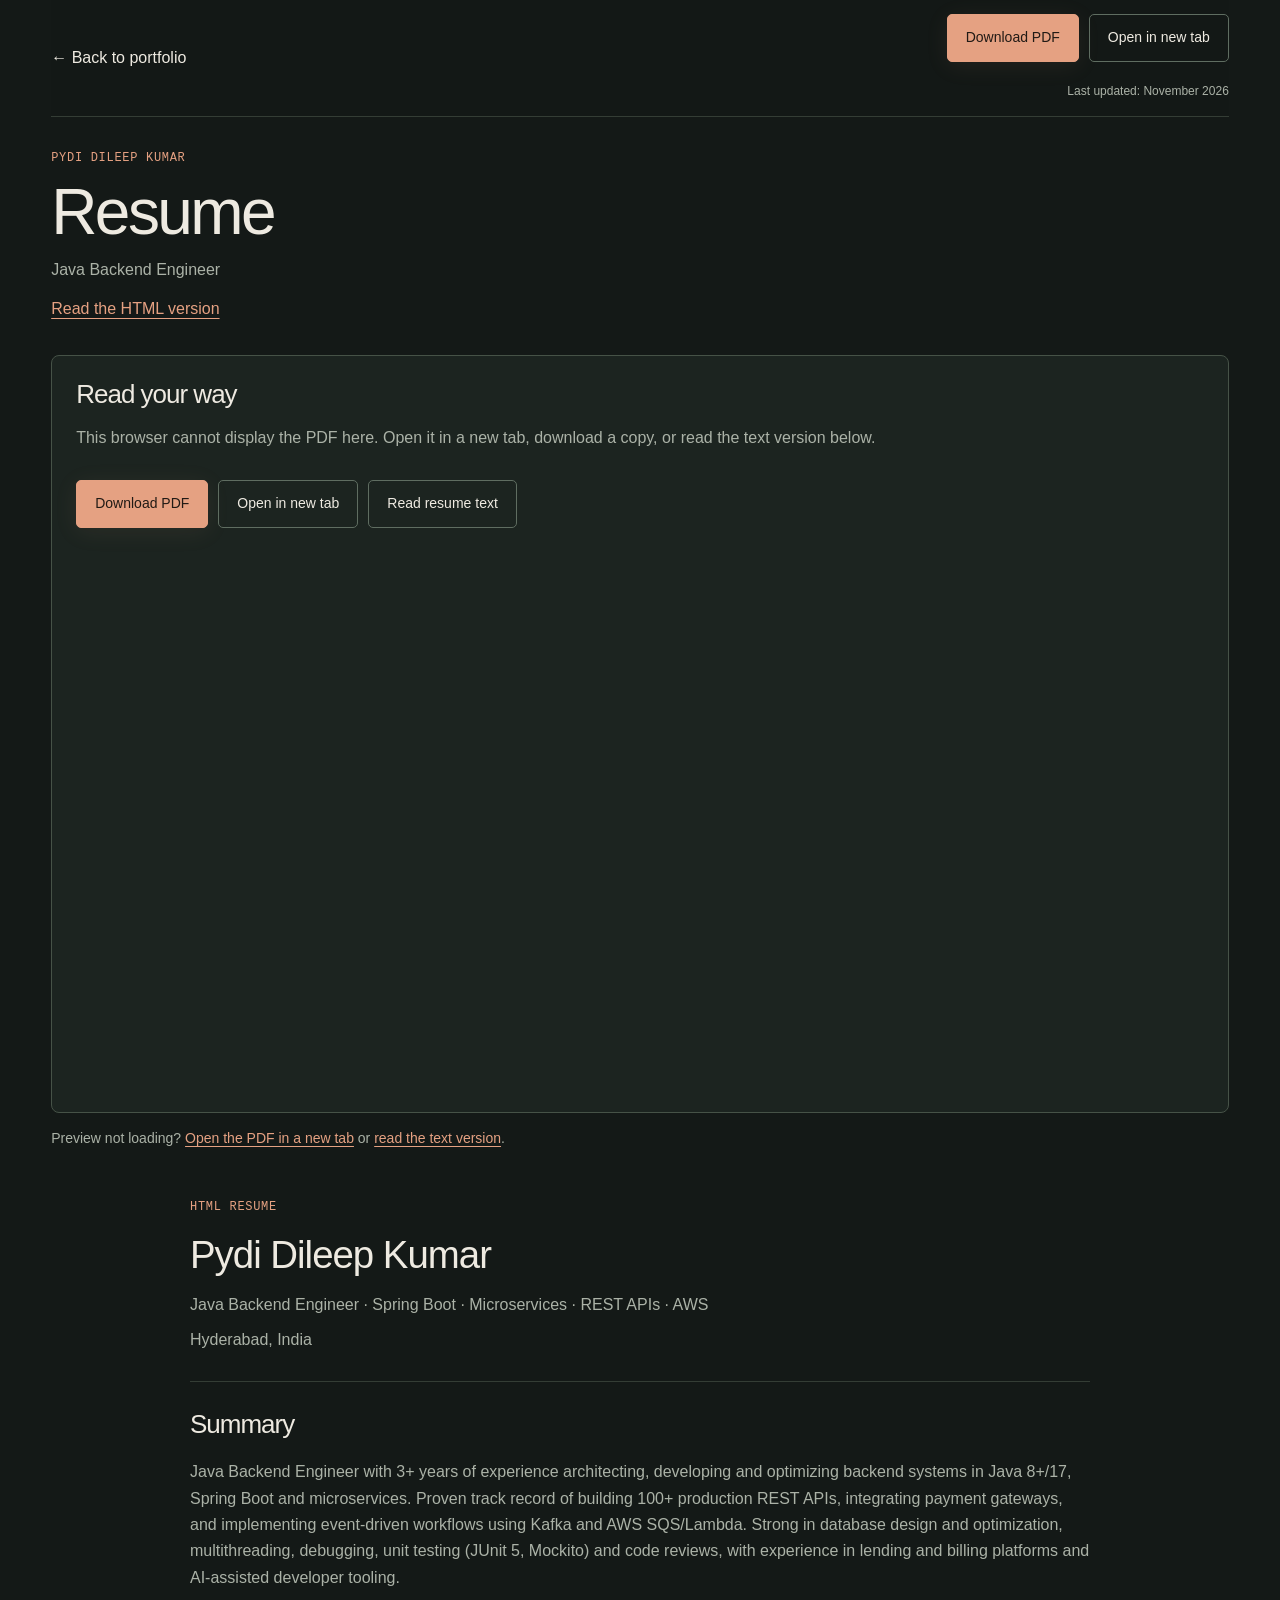
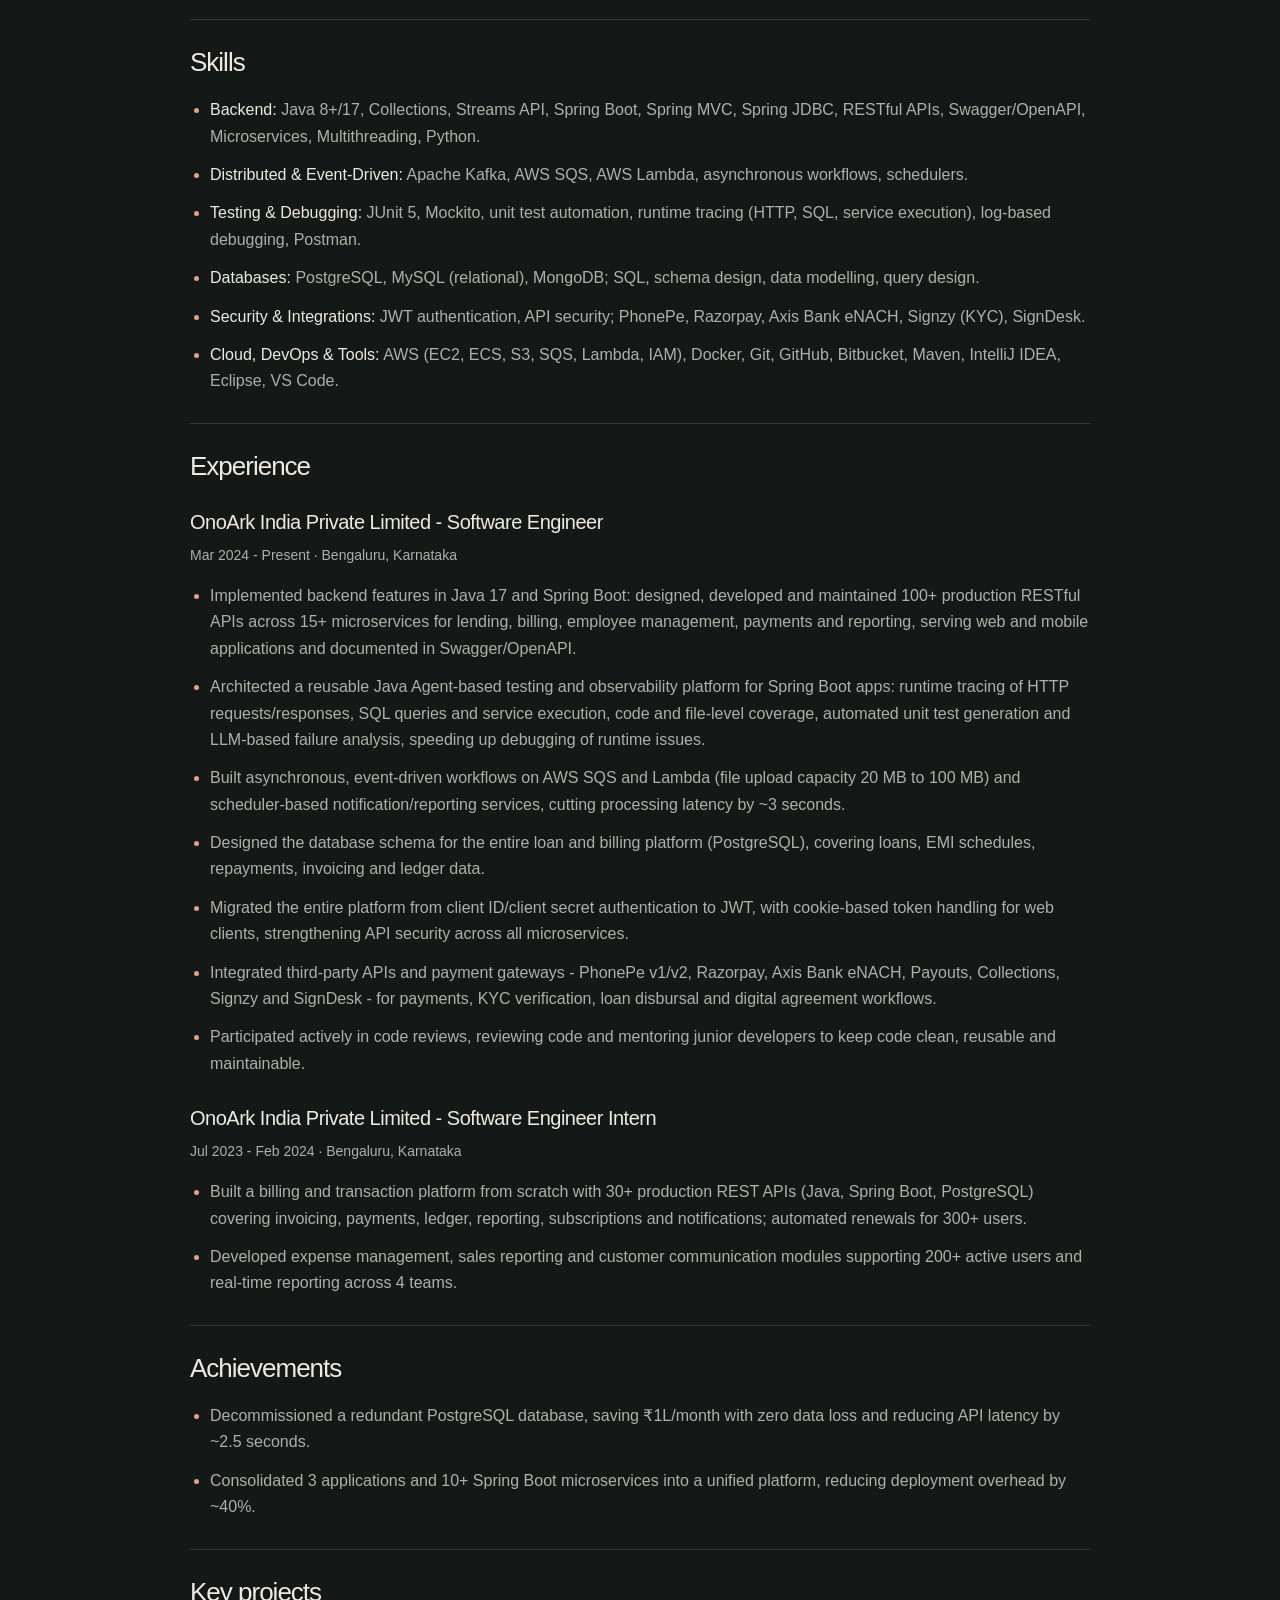
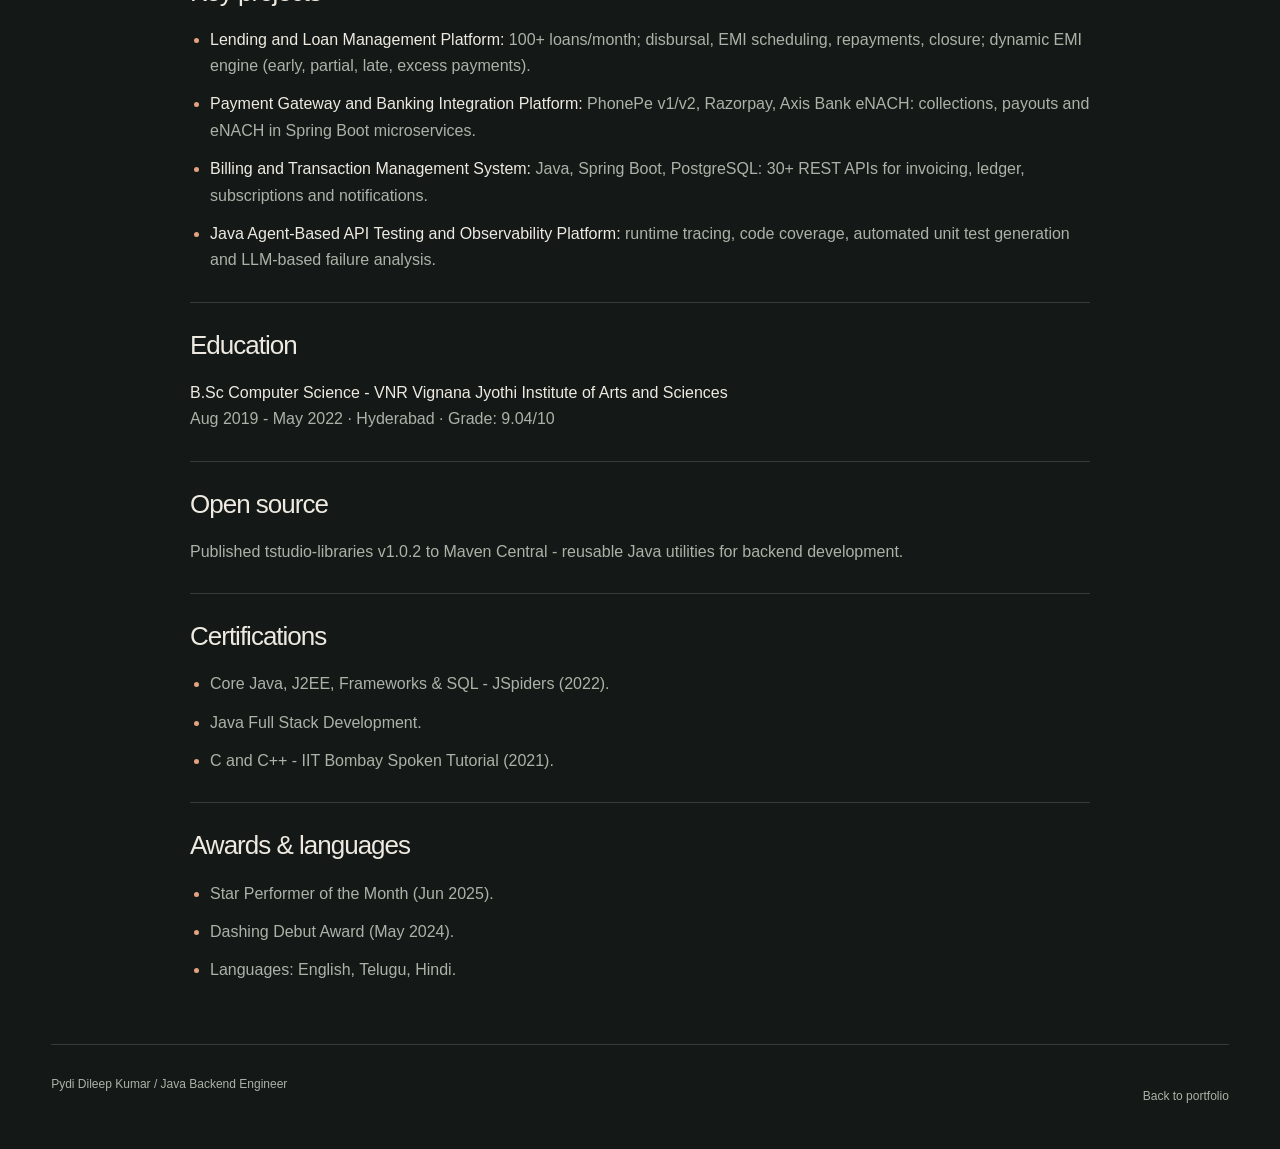
==== resume/index.html @ de2c850d "Add resume viewer with static HTML version and portfolio links" ====
<!DOCTYPE html>
<html lang="en">
  <head>
    <meta charset="UTF-8">
    <meta name="viewport" content="width=device-width, initial-scale=1">
    <title>Resume - Pydi Dileep Kumar | Java Backend Engineer</title>
    <meta name="description" content="Pydi Dileep Kumar's resume: 3+ years in Java, Spring Boot, microservices and AWS. View the PDF or read the accessible HTML version.">
    <meta name="theme-color" content="#141917">
    <link rel="canonical" href="https://dileepkumar-pydi.github.io/portfolio/resume/">
    <meta property="og:type" content="website">
    <meta property="og:title" content="Resume - Pydi Dileep Kumar | Java Backend Engineer">
    <meta property="og:description" content="Java Backend Engineer with 3+ years of experience. View, download or read the resume in HTML.">
    <meta property="og:url" content="./">
    <meta property="og:image" content="../assets/og-image.png">
    <meta property="og:image:alt" content="Pydi Dileep Kumar - Java Backend Engineer">
    <meta property="og:image:width" content="1200">
    <meta property="og:image:height" content="630">
    <meta name="twitter:card" content="summary_large_image">
    <meta name="twitter:title" content="Resume - Pydi Dileep Kumar | Java Backend Engineer">
    <meta name="twitter:description" content="View the PDF resume or read the accessible HTML version.">
    <meta name="twitter:image" content="../assets/og-image.png">
    <link rel="icon" href="../assets/favicon.svg" type="image/svg+xml">
    <link rel="stylesheet" href="../styles.css?v=5">
    <link rel="stylesheet" href="./resume.css">
  </head>
  <body class="resume-page">
    <a class="skip-link" href="#resume-text">Skip PDF viewer and read resume text</a>
    <div class="page">
      <header class="resume-toolbar">
        <a class="back-top" href="../">← Back to portfolio</a>
        <div class="resume-tools">
          <a class="button primary" href="../assets/Pydi_Dileep_Kumar_Resume.pdf" download>Download PDF</a>
          <a class="button" href="../assets/Pydi_Dileep_Kumar_Resume.pdf" target="_blank" rel="noopener">Open in new tab</a>
          <p class="last-updated">Last updated: <time datetime="2026-11">November 2026</time></p>
        </div>
      </header>
      <main>
        <div class="resume-intro">
          <p class="eyebrow">Pydi Dileep Kumar</p>
          <h1 class="resume-title">Resume</h1>
          <p>Java Backend Engineer</p>
          <a class="text-link" href="#resume-text">Read the HTML version</a>
        </div>
        <section class="resume-viewer" aria-label="PDF resume viewer">
          <object data="../assets/Pydi_Dileep_Kumar_Resume.pdf#view=FitH" type="application/pdf" title="Pydi Dileep Kumar's resume PDF" tabindex="0">
            <div class="pdf-fallback">
              <h2>Read your way</h2>
              <p>This browser cannot display the PDF here. Open it in a new tab, download a copy, or read the text version below.</p>
              <div class="actions">
                <a class="button primary" href="../assets/Pydi_Dileep_Kumar_Resume.pdf" download>Download PDF</a>
                <a class="button" href="../assets/Pydi_Dileep_Kumar_Resume.pdf" target="_blank" rel="noopener">Open in new tab</a>
                <a class="button" href="#resume-text">Read resume text</a>
              </div>
            </div>
          </object>
          <p class="viewer-help">Preview not loading? <a href="../assets/Pydi_Dileep_Kumar_Resume.pdf" target="_blank" rel="noopener">Open the PDF in a new tab</a> or <a href="#resume-text">read the text version</a>.</p>
        </section>
        <article class="resume-text" id="resume-text" tabindex="-1" aria-labelledby="text-heading">
          <header class="resume-text-heading">
            <p class="eyebrow">HTML resume</p>
            <h2 id="text-heading">Pydi Dileep Kumar</h2>
            <p>Java Backend Engineer · Spring Boot · Microservices · REST APIs · AWS</p>
            <p>Hyderabad, India</p>
          </header>
          <section aria-labelledby="summary-heading">
            <h2 id="summary-heading">Summary</h2>
            <p>Java Backend Engineer with 3+ years of experience architecting, developing and optimizing backend systems in Java 8+/17, Spring Boot and microservices. Proven track record of building 100+ production REST APIs, integrating payment gateways, and implementing event-driven workflows using Kafka and AWS SQS/Lambda. Strong in database design and optimization, multithreading, debugging, unit testing (JUnit 5, Mockito) and code reviews, with experience in lending and billing platforms and AI-assisted developer tooling.</p>
          </section>
          <section aria-labelledby="skills-heading">
            <h2 id="skills-heading">Skills</h2>
            <ul>
              <li><strong>Backend:</strong> Java 8+/17, Collections, Streams API, Spring Boot, Spring MVC, Spring JDBC, RESTful APIs, Swagger/OpenAPI, Microservices, Multithreading, Python.</li>
              <li><strong>Distributed &amp; Event-Driven:</strong> Apache Kafka, AWS SQS, AWS Lambda, asynchronous workflows, schedulers.</li>
              <li><strong>Testing &amp; Debugging:</strong> JUnit 5, Mockito, unit test automation, runtime tracing (HTTP, SQL, service execution), log-based debugging, Postman.</li>
              <li><strong>Databases:</strong> PostgreSQL, MySQL (relational), MongoDB; SQL, schema design, data modelling, query design.</li>
              <li><strong>Security &amp; Integrations:</strong> JWT authentication, API security; PhonePe, Razorpay, Axis Bank eNACH, Signzy (KYC), SignDesk.</li>
              <li><strong>Cloud, DevOps &amp; Tools:</strong> AWS (EC2, ECS, S3, SQS, Lambda, IAM), Docker, Git, GitHub, Bitbucket, Maven, IntelliJ IDEA, Eclipse, VS Code.</li>
            </ul>
          </section>
          <section aria-labelledby="experience-heading">
            <h2 id="experience-heading">Experience</h2>
            <h3>OnoArk India Private Limited - Software Engineer</h3>
            <p class="resume-dates"><time datetime="2024-03">Mar 2024</time> - Present · Bengaluru, Karnataka</p>
            <ul>
              <li>Implemented backend features in Java 17 and Spring Boot: designed, developed and maintained 100+ production RESTful APIs across 15+ microservices for lending, billing, employee management, payments and reporting, serving web and mobile applications and documented in Swagger/OpenAPI.</li>
              <li>Architected a reusable Java Agent-based testing and observability platform for Spring Boot apps: runtime tracing of HTTP requests/responses, SQL queries and service execution, code and file-level coverage, automated unit test generation and LLM-based failure analysis, speeding up debugging of runtime issues.</li>
              <li>Built asynchronous, event-driven workflows on AWS SQS and Lambda (file upload capacity 20 MB to 100 MB) and scheduler-based notification/reporting services, cutting processing latency by ~3 seconds.</li>
              <li>Designed the database schema for the entire loan and billing platform (PostgreSQL), covering loans, EMI schedules, repayments, invoicing and ledger data.</li>
              <li>Migrated the entire platform from client ID/client secret authentication to JWT, with cookie-based token handling for web clients, strengthening API security across all microservices.</li>
              <li>Integrated third-party APIs and payment gateways - PhonePe v1/v2, Razorpay, Axis Bank eNACH, Payouts, Collections, Signzy and SignDesk - for payments, KYC verification, loan disbursal and digital agreement workflows.</li>
              <li>Participated actively in code reviews, reviewing code and mentoring junior developers to keep code clean, reusable and maintainable.</li>
            </ul>
            <h3>OnoArk India Private Limited - Software Engineer Intern</h3>
            <p class="resume-dates"><time datetime="2023-07">Jul 2023</time> - <time datetime="2024-02">Feb 2024</time> · Bengaluru, Karnataka</p>
            <ul>
              <li>Built a billing and transaction platform from scratch with 30+ production REST APIs (Java, Spring Boot, PostgreSQL) covering invoicing, payments, ledger, reporting, subscriptions and notifications; automated renewals for 300+ users.</li>
              <li>Developed expense management, sales reporting and customer communication modules supporting 200+ active users and real-time reporting across 4 teams.</li>
            </ul>
          </section>
          <section aria-labelledby="achievements-heading">
            <h2 id="achievements-heading">Achievements</h2>
            <ul>
              <li>Decommissioned a redundant PostgreSQL database, saving ₹1L/month with zero data loss and reducing API latency by ~2.5 seconds.</li>
              <li>Consolidated 3 applications and 10+ Spring Boot microservices into a unified platform, reducing deployment overhead by ~40%.</li>
            </ul>
          </section>
          <section aria-labelledby="projects-heading">
            <h2 id="projects-heading">Key projects</h2>
            <ul>
              <li><strong>Lending and Loan Management Platform:</strong> 100+ loans/month; disbursal, EMI scheduling, repayments, closure; dynamic EMI engine (early, partial, late, excess payments).</li>
              <li><strong>Payment Gateway and Banking Integration Platform:</strong> PhonePe v1/v2, Razorpay, Axis Bank eNACH: collections, payouts and eNACH in Spring Boot microservices.</li>
              <li><strong>Billing and Transaction Management System:</strong> Java, Spring Boot, PostgreSQL: 30+ REST APIs for invoicing, ledger, subscriptions and notifications.</li>
              <li><strong>Java Agent-Based API Testing and Observability Platform:</strong> runtime tracing, code coverage, automated unit test generation and LLM-based failure analysis.</li>
            </ul>
          </section>
          <section aria-labelledby="education-heading">
            <h2 id="education-heading">Education</h2>
            <p><strong>B.Sc Computer Science - VNR Vignana Jyothi Institute of Arts and Sciences</strong></p>
            <p><time datetime="2019-08">Aug 2019</time> - <time datetime="2022-05">May 2022</time> · Hyderabad · Grade: 9.04/10</p>
          </section>
          <section aria-labelledby="open-source-heading">
            <h2 id="open-source-heading">Open source</h2>
            <p>Published tstudio-libraries v1.0.2 to Maven Central - reusable Java utilities for backend development.</p>
          </section>
          <section aria-labelledby="certifications-heading">
            <h2 id="certifications-heading">Certifications</h2>
            <ul><li>Core Java, J2EE, Frameworks &amp; SQL - JSpiders (2022).</li><li>Java Full Stack Development.</li><li>C and C++ - IIT Bombay Spoken Tutorial (2021).</li></ul>
          </section>
          <section aria-labelledby="awards-heading">
            <h2 id="awards-heading">Awards &amp; languages</h2>
            <ul><li>Star Performer of the Month (Jun 2025).</li><li>Dashing Debut Award (May 2024).</li><li>Languages: English, Telugu, Hindi.</li></ul>
          </section>
        </article>
      </main>
      <footer><span>Pydi Dileep Kumar / Java Backend Engineer</span><a class="back-top" href="../">Back to portfolio</a></footer>
    </div>
  </body>
</html>
---- styles.css ----
:root {
  --paper: #141917;
  --ink: #eeeae1;
  --muted: #abb2a7;
  --accent: #e5a182;
  --line: #343d35;
  --surface: #1c2420;
  --raised: #242e27;
  --connector: #465247;
  --accent-soft: #352920;
  --on-accent: #211a15;
  --mono: "SFMono-Regular", Consolas, "Liberation Mono", monospace;
  --header-height: 108px;
  --ease-out: cubic-bezier(.22, 1, .36, 1);
  color-scheme: dark;
}
* { box-sizing: border-box; }
html { scroll-behavior: smooth; scroll-padding-top: calc(var(--header-height) + 24px); }
body { margin: 0; background: var(--paper); color: var(--ink); font: 16px/1.65 "Helvetica Neue", Arial, sans-serif; -webkit-font-smoothing: antialiased; }
::selection { background: var(--accent); color: var(--paper); }
a { color: inherit; text-decoration: none; }
a:hover { color: var(--accent); }
:where(a, button, summary):focus-visible { outline: 2px solid var(--accent); outline-offset: 5px; }
button { font: inherit; cursor: pointer; }
[hidden] { display: none !important; }
p, h1, h2, h3 { margin: 0; }
h1, h2, h3 { font-weight: 500; line-height: 1.12; }
h2 { font-size: clamp(1.875rem, 3vw, 2.5rem); letter-spacing: -1px; }
h3 { font-size: 1.5rem; letter-spacing: -.5px; }
.page { width: 100%; padding-inline: 20px; }
.header { position: sticky; top: 0; z-index: 5; display: flex; flex-direction: column; align-items: flex-start; justify-content: center; gap: 8px; min-height: var(--header-height); border-bottom: 1px solid var(--line); background: #141917f5; backdrop-filter: blur(12px); }
.brand { display: inline-flex; align-items: baseline; font-size: 24px; font-weight: 700; letter-spacing: -1px; }
.brand::after { content: ""; width: 5px; height: 5px; margin-left: 6px; border-radius: 50%; background: var(--accent); }
nav { display: flex; justify-content: space-between; width: 100%; gap: 8px; color: var(--muted); font-size: 12px; }
nav a { display: inline-flex; align-items: center; min-height: 44px; position: relative; }
nav a[aria-current] { color: var(--accent); }
nav a::after { content: ""; position: absolute; inset: auto 0 3px; height: 2px; background: var(--accent); transform: scaleX(0); transform-origin: left; }
nav a[aria-current]::after { transform: scaleX(1); }
.hero { display: grid; gap: 48px; padding-block: 48px 64px; }
.hero > div:first-child { min-width: 0; }
.name { color: var(--ink); font-size: 17px; font-weight: 500; letter-spacing: .2px; }
.availability { display: inline-flex; align-items: center; gap: 8px; margin-top: 16px; padding: 5px 10px; border: 1px solid #5d6c5c; border-radius: 30px; color: #bcd3b1; font-size: 13px; }
.availability::before { content: ""; width: 6px; height: 6px; flex-shrink: 0; background: #bcd3b1; border-radius: 50%; }
h1 { max-width: 12ch; font-size: clamp(3.25rem, 7vw, 6.25rem); letter-spacing: -.055em; line-height: 1.01; margin-block: 28px; }
.hero-accent { color: var(--accent); font-family: Georgia, serif; font-weight: 400; font-style: italic; }
.intro { max-width: 570px; color: var(--muted); font-size: 17px; }
.location { margin-top: 14px; color: var(--muted); font-size: 14px; }
.actions, .contact-actions { display: flex; flex-wrap: wrap; gap: 10px; margin-top: 28px; }
.button { display: inline-flex; align-items: center; justify-content: center; gap: 8px; min-height: 48px; padding: 11px 18px; border: 1px solid #5f6d61; border-radius: 5px; background: transparent; color: var(--ink); font-size: 14px; font-weight: 500; }
.primary { background: var(--accent); border-color: var(--accent); color: var(--on-accent); box-shadow: 0 4px 24px #e5a18214; }
.primary:hover { background: #f0b699; color: var(--on-accent); }
.hero-stack { display: flex; flex-wrap: wrap; gap: 12px 18px; margin-top: 30px; color: var(--muted); font: 13px/1.6 var(--mono); }
.hero-stack > span, .project-stack > span, .skill-tags > span { display: inline-flex; align-items: center; gap: 7px; }
.tech-icon { object-fit: contain; flex-shrink: 0; }
.tech-icon[src$="mysql.svg"] { filter: brightness(1.8); }
/* The glow is a painted gradient, with no image download or blur filter. */
.topology { position: relative; isolation: isolate; align-self: center; width: 100%; max-width: 510px; margin-inline: auto; padding: 24px 16px; border: 1px solid #465247; border-radius: 10px; background: radial-gradient(ellipse at 50% 35%, #e5a18212, transparent 70%), linear-gradient(#abb2a707 1px, transparent 1px), linear-gradient(90deg, #abb2a707 1px, transparent 1px), var(--surface); background-size: auto, 28px 28px, 28px 28px; box-shadow: 0 20px 70px #0003; }
.topology::before { content: ""; position: absolute; inset: -16px; z-index: -1; pointer-events: none; background: radial-gradient(ellipse, #e5a18216, #a6c49d08 50%, transparent 72%); }
.topology-label { display: flex; justify-content: space-between; gap: 8px; color: var(--muted); font: 10px/1.5 var(--mono); text-transform: uppercase; letter-spacing: .3px; }
.diagram-status { color: var(--accent); }
.diagram { position: relative; padding-top: 30px; margin-top: 22px; }
.diagram::before { content: ""; position: absolute; height: 30px; width: 1px; background: var(--connector); top: 0; left: 50%; }
.node { position: relative; border: 1px solid var(--connector); border-radius: 5px; text-align: center; padding: 12px 4px; font-size: 11px; line-height: 1.4; background: var(--raised); }
.node small { display: block; font: 10px/1.6 var(--mono); color: var(--muted); }
.node-icon { display: block; width: 22px; height: 22px; margin: 0 auto 7px; object-fit: contain; color: var(--accent); }
.request, .service { width: 112px; margin: 0 auto 26px; }
.request::after, .service::after { content: ""; position: absolute; width: 1px; height: 26px; background: var(--connector); top: 100%; left: 50%; }
.service { border-color: #a9785d; background: var(--accent-soft); margin-bottom: 48px; }
.service::after { height: 38px; }
.branches { display: grid; grid-template-columns: repeat(3, minmax(0, 1fr)); gap: 8px; position: relative; }
.branches::before { content: ""; position: absolute; left: 16%; right: 16%; height: 1px; top: -10px; background: var(--connector); }
.branches .node::before { content: ""; position: absolute; width: 1px; height: 10px; top: -11px; left: 50%; background: var(--connector); }
.diagram-caption { text-align: center; color: var(--muted); font: 10px/1.6 var(--mono); margin-top: 24px; }
.node.is-active { border-color: var(--accent); box-shadow: 0 0 0 3px #e5a18214; }
.signal { position: absolute; width: 4px; height: 4px; border-radius: 50%; background: var(--accent); pointer-events: none; opacity: 0; }
.eyebrow { color: var(--accent); font: 12px/1.6 var(--mono); letter-spacing: .7px; text-transform: uppercase; }
.impact { padding-block: 32px 40px; border-block: 1px solid var(--line); }
.stats { display: grid; grid-template-columns: repeat(2, minmax(0, 1fr)); gap: 12px; margin-top: 24px; }
.stat { min-width: 0; padding: 16px 12px; border: 1px solid var(--line); border-radius: 7px; background: linear-gradient(145deg, #ffffff03, transparent), var(--surface); }
.stat-icon { display: block; width: 21px; height: 21px; color: var(--accent); margin-bottom: 24px; }
.stat-value { font-size: clamp(1.5rem, 5.8vw, 2.75rem); line-height: 1.1; letter-spacing: -.055em; white-space: nowrap; font-variant-numeric: tabular-nums; }
.stat h3 { margin-top: 14px; font-size: 14px; line-height: 1.4; letter-spacing: 0; }
.stat-note { margin-top: 12px; color: var(--muted); font-size: 12px; line-height: 1.6; }
.section { display: grid; gap: 28px; padding-block: 56px; border-bottom: 1px solid var(--line); }
.section-heading .eyebrow { margin-bottom: 14px; }
.section-intro { max-width: 750px; margin-bottom: 26px; }
.section-intro h3 { font-size: 21px; margin-bottom: 12px; }
.section-intro p, .ownership, .about-copy { color: var(--muted); }
.personal-work { margin-top: 40px; }
.project { display: grid; gap: 24px; padding: 24px 20px; margin-top: 16px; border: 1px solid var(--line); border-radius: 9px; background: linear-gradient(130deg, #ffffff03, transparent 65%), var(--surface); }
.project .eyebrow { margin-bottom: 14px; }
.project h3 { font-size: 25px; line-height: 1.15; text-wrap: balance; }
.ownership { margin-top: 16px; font-size: 12px; line-height: 1.65; }
.project .contribution { font-size: 17px; line-height: 1.6; }
.project-stack, .skill-tags { display: flex; flex-wrap: wrap; gap: 8px; }
.project-stack { margin-top: 20px; }
.project-stack > span { padding: 4px 8px; border: 1px solid var(--connector); border-radius: 4px; color: var(--muted); font: 12px/1.6 var(--mono); }
.project-stack .tech-icon { width: 15px; height: 15px; }
.case-details { margin-top: 22px; border-top: 1px solid var(--line); }
summary { min-height: 48px; padding-block: 14px; color: var(--accent); cursor: pointer; font-size: 14px; }
summary::marker { color: var(--accent); }
.case-details[open] summary { border-bottom: 1px solid var(--line); margin-bottom: 20px; }
.case-study dl, .background { margin: 0; }
.case-study dt, .background dt { color: var(--accent); font-size: 13px; font-weight: 500; margin-top: 18px; }
.case-study dd, .background dd { margin: 6px 0 0; color: var(--muted); }
.architecture { margin: 24px 0 0; }
.architecture svg { display: block; width: 100%; height: auto; }
.architecture rect { fill: var(--paper); stroke: var(--connector); }
.architecture path { stroke: var(--accent); fill: none; }
.architecture text { fill: var(--ink); text-anchor: middle; font: 13px Arial, sans-serif; }
.architecture figcaption { font-size: 12px; color: var(--muted); margin-top: 8px; }
.text-link { display: inline-flex; align-items: center; min-height: 44px; margin-top: 16px; color: var(--accent); text-decoration: underline; text-underline-offset: 4px; }
.version { font: 14px var(--mono); color: var(--muted); white-space: nowrap; }
.project:focus-within { border-color: #a9785d; }
.timeline { position: relative; padding-left: 24px; }
.timeline::before { content: ""; position: absolute; left: 3px; top: 10px; bottom: 12px; width: 1px; background: linear-gradient(var(--accent), var(--connector)); }
.job { position: relative; padding-bottom: 36px; }
.job:last-child { padding-bottom: 0; }
.job::before { content: ""; position: absolute; width: 7px; height: 7px; top: 9px; left: -24px; border-radius: 50%; background: var(--accent); box-shadow: 0 0 0 5px var(--paper); }
.job-heading { display: flex; flex-direction: column; gap: 8px; }
.stack { color: var(--accent); font: 13px/1.6 var(--mono); }
.job > p { color: var(--muted); margin-top: 10px; }
.job ul { padding-left: 18px; margin: 20px 0 0; color: var(--muted); }
.job li { margin-top: 10px; }
.job li::marker { color: var(--accent); }
.toolkit { display: grid; gap: 16px; }
.toolkit > div { min-width: 0; padding: 22px; border: 1px solid var(--line); border-radius: 7px; }
.toolkit .eyebrow { margin-bottom: 18px; }
.skill-tags > span { min-height: 34px; padding: 5px 9px; border: 1px solid var(--line); border-radius: 4px; background: var(--surface); font-size: 14px; overflow-wrap: anywhere; }
#about { margin-top: 24px; padding: 32px 20px; border: 1px solid var(--line); border-radius: 9px; background: radial-gradient(ellipse at top right, #e5a1820a, transparent 65%), var(--surface); }
.about-title { font-size: clamp(1.875rem, 3vw, 2.5rem); line-height: 1.15; max-width: 620px; margin-bottom: 20px; }
.background { margin-top: 24px; }
#contact { margin-top: 36px; padding-top: 30px; border-top: 1px solid var(--line); }
#contact > .eyebrow { margin-bottom: 16px; }
#contact > h3 { font-size: 26px; }
.contact-intro { margin-top: 14px; color: var(--muted); }
.contact-availability { margin-top: 10px; color: var(--muted); font-size: 14px; }
.contact-actions { margin-top: 22px; }
.copy-email { background: var(--raised); }
.email-address { display: inline-block; margin-top: 20px; font-size: 14px; overflow-wrap: anywhere; }
.copy-status { min-height: 24px; margin-top: 4px; color: var(--accent); font-size: 13px; }
footer { display: flex; flex-wrap: wrap; gap: 16px; justify-content: space-between; padding-block: 30px; color: var(--muted); font-size: 12px; }
.footer-note { font: 12px/1.6 var(--mono); }
.back-top { display: inline-flex; align-items: center; min-height: 44px; }
.skip-link { position: fixed; left: 20px; top: -100px; padding: 10px; background: var(--paper); z-index: 20; }
.skip-link:focus { top: 10px; }
.sr-only { position: absolute; width: 1px; height: 1px; padding: 0; margin: -1px; overflow: hidden; clip-path: inset(50%); white-space: nowrap; border: 0; }
/* Content is visible by default. JS only adds reveal states below the fold. */
.motion-enabled .reveal-pending { opacity: 0; transform: translateY(12px); }
.motion-enabled .is-visible { opacity: 1; }
.motion-enabled .reveal-pending:focus-within { opacity: 1; transform: none; }
body::before { content: ""; position: fixed; inset: 0 0 auto; height: 2px; background: var(--accent); transform: scaleX(var(--scroll-progress, 0)); transform-origin: left; z-index: 10; pointer-events: none; }
@media (min-width: 600px) {
  .page { padding-inline: 32px; }
  .toolkit { grid-template-columns: repeat(2, minmax(0, 1fr)); }
  .stat { padding: 22px; }
  .stat-value { font-size: 42px; }
  .project { padding: 28px; }
  .job-heading { flex-direction: row; justify-content: space-between; }
  .job-heading .stack { white-space: nowrap; }
  #about { padding: 36px; }
}
@media (min-width: 900px) {
  :root { --header-height: 84px; }
  .page { padding-inline: clamp(36px, 4vw, 80px); }
  .header { flex-direction: row; align-items: center; justify-content: space-between; }
  nav { width: auto; gap: 28px; font-size: 14px; }
  .hero { grid-template-columns: minmax(0, 1.4fr) minmax(0, 1fr); align-items: center; gap: 48px; padding-block: 72px; min-height: calc(100svh - var(--header-height)); }
  .hero-stack { font-size: 14px; }
  .topology { padding: 28px 20px; }
  .stats { grid-template-columns: repeat(4, minmax(0, 1fr)); gap: 16px; }
  .stat { padding: 24px 18px; }
  .stat-value { font-size: clamp(28px, 3vw, 46px); }
  .section { grid-template-columns: 190px minmax(0, 1fr); gap: 40px; padding-block: 72px; }
  .project { grid-template-columns: minmax(0, 1fr) minmax(0, 1.4fr); gap: 30px; }
  #about { padding: 44px 32px; }
}
@media (prefers-reduced-motion: no-preference) {
  .button, .project, nav a::after, .node { transition: transform 180ms var(--ease-out), background-color 180ms, border-color 180ms, box-shadow 180ms; }
  .motion-enabled :is(.stat, .section-heading, .project, .job, .toolkit > div, .about-copy, footer) { transition: opacity 220ms var(--ease-out), transform 220ms var(--ease-out), border-color 180ms, box-shadow 180ms; }
  .project:focus-within { transform: translateY(-3px); box-shadow: 0 12px 30px #0002; }
}
@media (hover: hover) and (prefers-reduced-motion: no-preference) {
  .button:hover { transform: translateY(-2px); }
  nav a:hover::after { transform: scaleX(1); }
  .project:hover { transform: translateY(-3px); border-color: #7b6654; box-shadow: 0 12px 30px #0002; }
  .skill-tags > span:hover { border-color: var(--connector); }
}
@media (prefers-reduced-motion: reduce) {
  html { scroll-behavior: auto; }
  *, *::before, *::after { animation: none !important; transition: none !important; }
  .motion-enabled .reveal-pending { opacity: 1; transform: none; }
  .signal { display: none; }
}

/* Resume entry points share the portfolio's button styles. */
.last-updated { color: var(--muted); font-size: 12px; margin-top: 10px; }
.resume-actions .last-updated { flex-basis: 100%; margin-top: 0; }
.resume-download-button { border-color: var(--line); }
@media (max-width: 599px) {
  .header nav { flex-wrap: wrap; justify-content: flex-start; column-gap: 20px; row-gap: 0; }
  .header { min-height: 144px; }
  html { scroll-padding-top: 168px; }
}
---- resume/resume.css ----
/* The palette, fonts, buttons and focus rings come from ../styles.css. */
html { scroll-padding-top: 188px; }
.resume-page { --resume-toolbar-height: 172px; }
.resume-toolbar { position: sticky; top: 0; z-index: 5; display: flex; flex-direction: column; align-items: flex-start; gap: 10px; padding-block: 14px; border-bottom: 1px solid var(--line); background: #141917fa; }
.resume-tools { display: flex; flex-wrap: wrap; gap: 10px; }
.last-updated { width: 100%; color: var(--muted); font-size: 12px; }
.resume-intro { padding-block: 32px 24px; }
.resume-title { font-size: clamp(2.5rem, 6vw, 4rem); margin-block: 12px; letter-spacing: -.04em; }
.resume-intro > p:not(.eyebrow) { color: var(--muted); }
.resume-intro .text-link { margin-top: 4px; }
.resume-viewer object { display: block; width: 100%; height: 70svh; min-height: 480px; border: 1px solid var(--connector); border-radius: 8px; background: var(--surface); }
.resume-viewer object:focus-visible { outline: 2px solid var(--accent); outline-offset: 4px; }
.pdf-fallback { padding: 24px; }
.pdf-fallback p { margin-top: 16px; color: var(--muted); }
.pdf-fallback h2 { font-size: 26px; }
.viewer-help { margin-top: 14px; color: var(--muted); font-size: 14px; }
.viewer-help a { color: var(--accent); text-decoration: underline; text-underline-offset: 3px; }
.resume-text { max-width: 900px; margin: 48px auto 0; }
.resume-text-heading { padding-bottom: 28px; }
.resume-text-heading h2 { margin-block: 16px; }
.resume-text-heading p:not(.eyebrow) { color: var(--muted); margin-top: 8px; }
.resume-text section { padding-block: 28px; border-top: 1px solid var(--line); }
.resume-text section h2 { margin-bottom: 20px; font-size: 26px; }
.resume-text section h3 { margin-top: 28px; font-size: 20px; line-height: 1.35; }
.resume-text section p, .resume-text li { color: var(--muted); }
.resume-text strong { color: var(--ink); font-weight: 500; }
.resume-text ul { padding-left: 20px; margin-block: 16px 0; }
.resume-text li { margin-top: 12px; }
.resume-text li::marker { color: var(--accent); }
.resume-dates { margin-top: 8px; font-size: 14px; }
.resume-page footer { margin-top: 32px; border-top: 1px solid var(--line); }
@media (min-width: 600px) {
  html { scroll-padding-top: 132px; }
  .resume-page { --resume-toolbar-height: 110px; }
  .resume-toolbar { flex-direction: row; justify-content: space-between; align-items: center; }
  .resume-tools { justify-content: flex-end; }
  .last-updated { text-align: right; }
  .resume-viewer object { height: calc(100svh - var(--resume-toolbar-height) - 32px); min-height: 560px; }
}
@media print {
  .resume-toolbar, .resume-intro, .resume-viewer, .skip-link, footer { display: none; }
  .resume-text { margin: 0; max-width: none; }
  .resume-page { background: white; color: black; }
  .resume-text :is(p, li, strong, .eyebrow) { color: black; }
  .resume-text section { break-inside: avoid; }
}
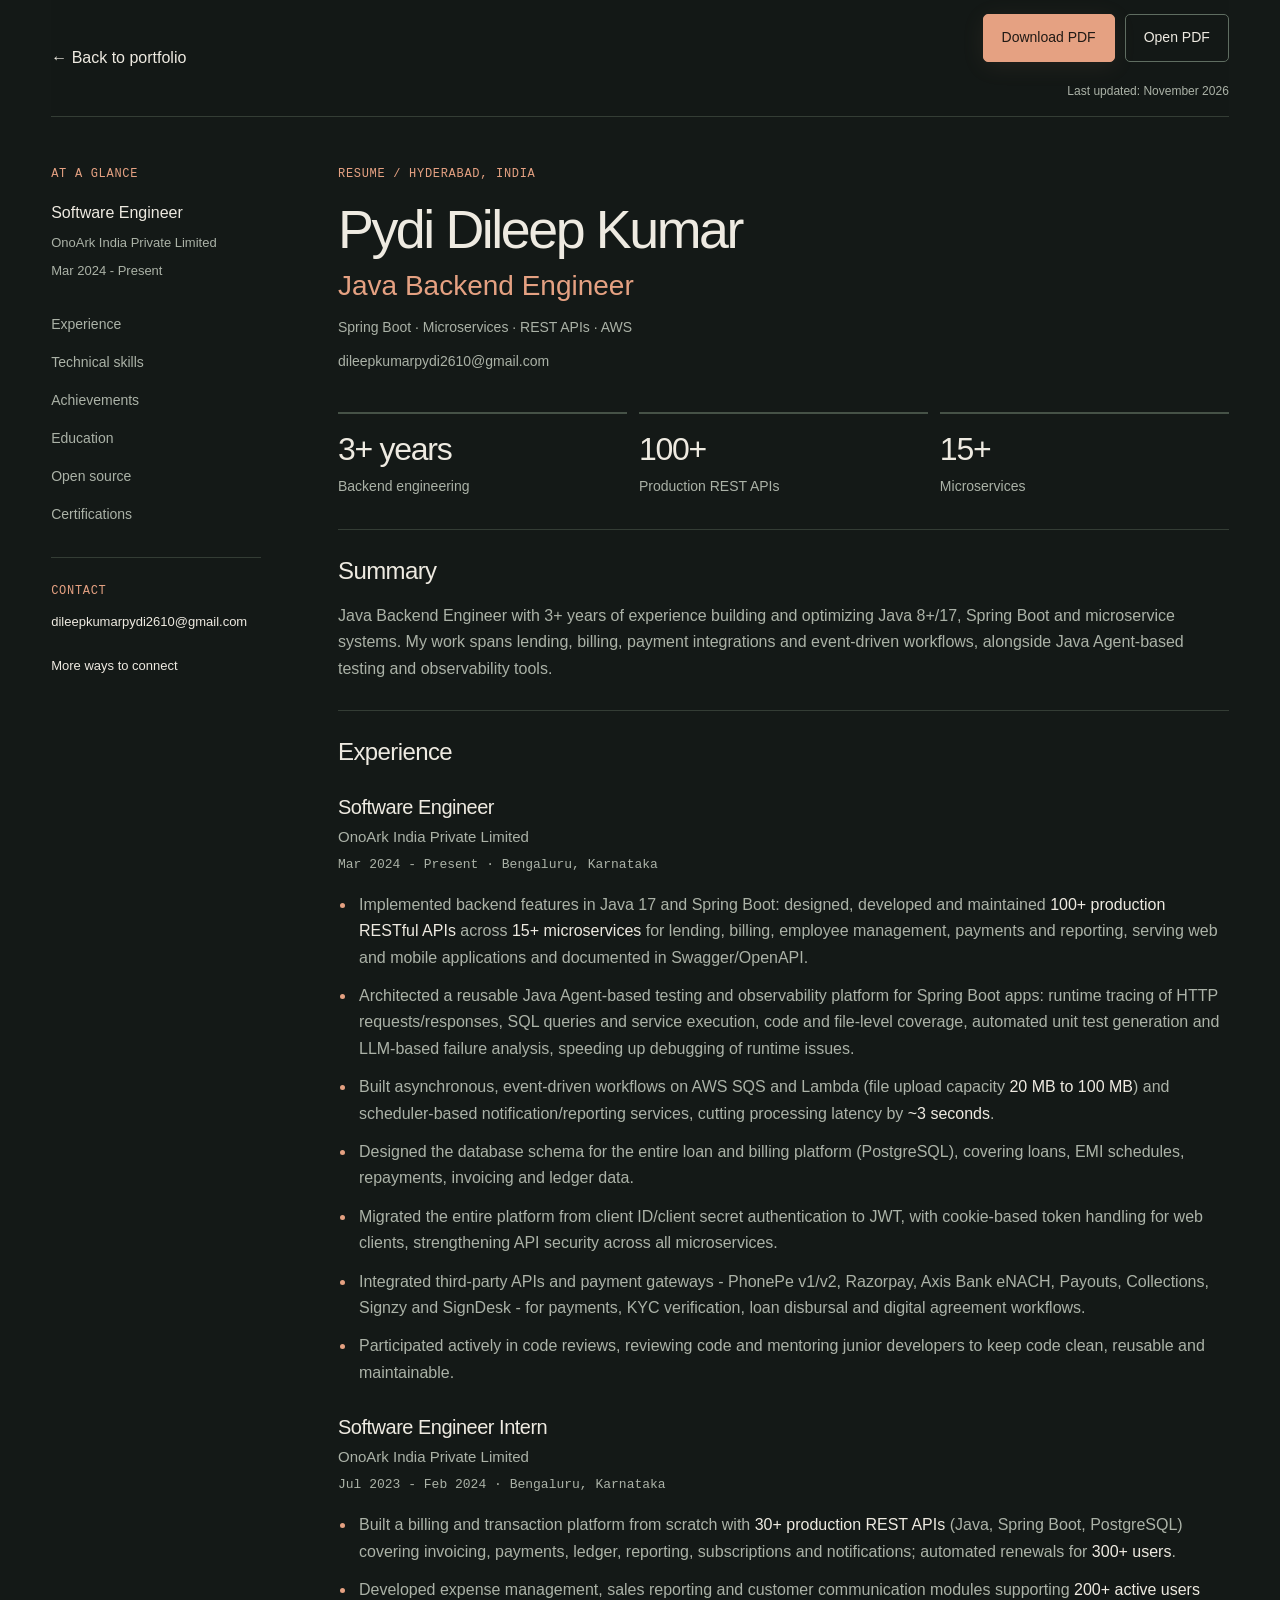
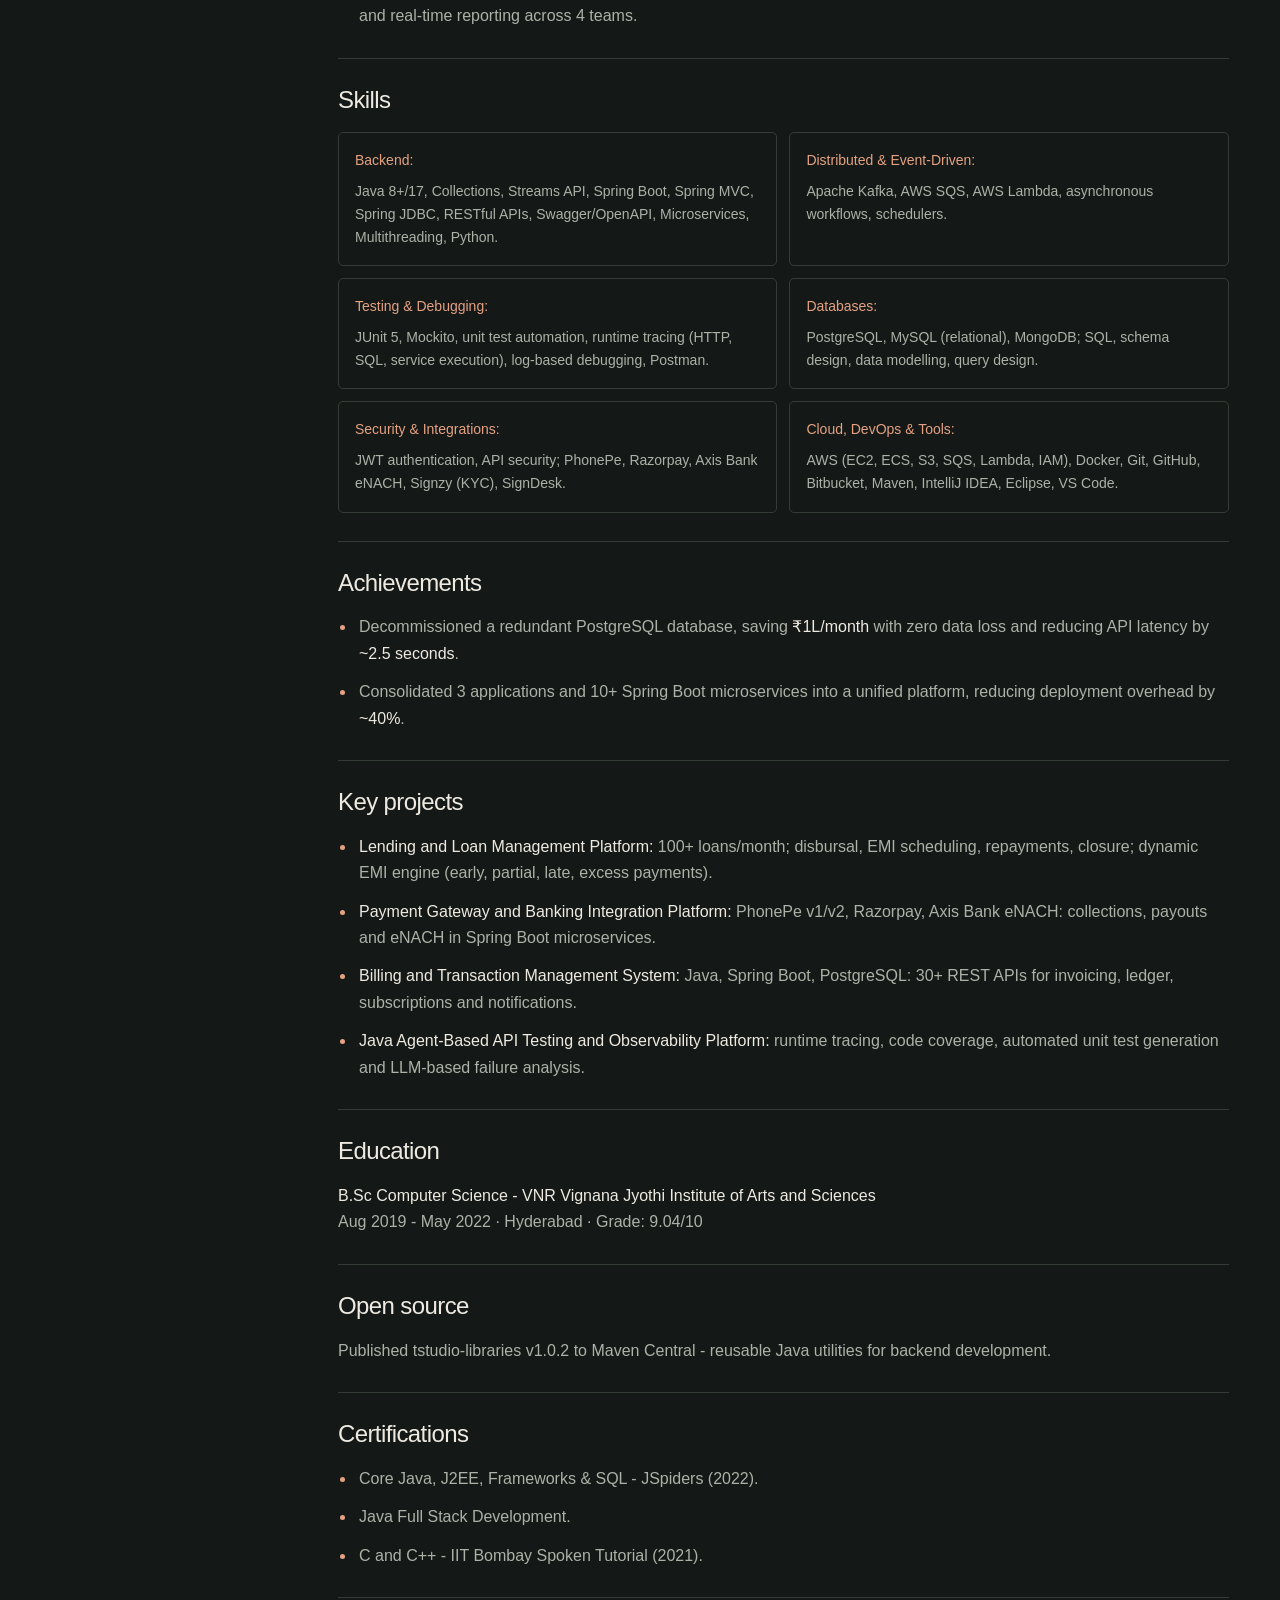
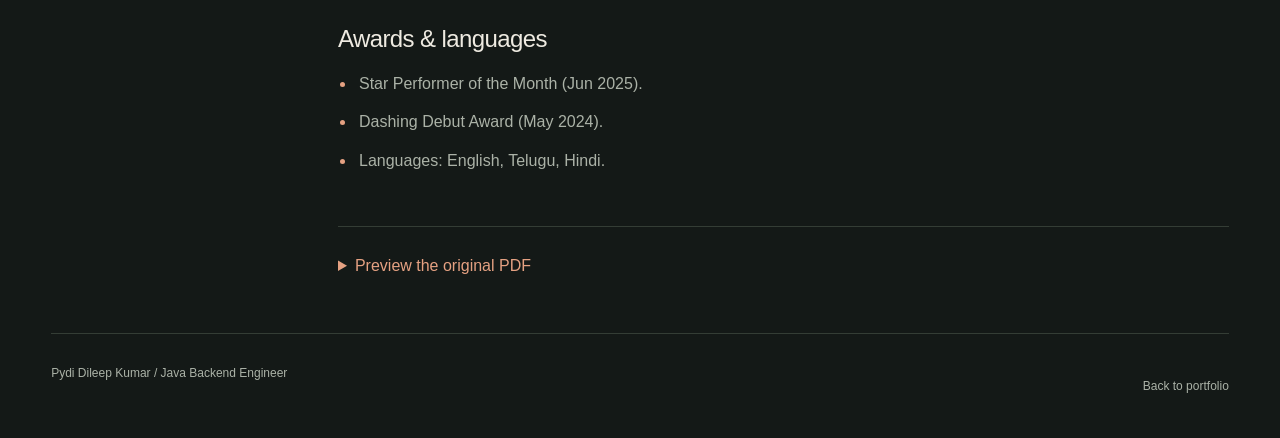
==== commit d64d1e6d: "Make resume open with scannable career details and optional PDF preview" ====
--- a/resume/index.html
+++ b/resume/index.html
@@ -4,12 +4,12 @@
     <meta charset="UTF-8">
     <meta name="viewport" content="width=device-width, initial-scale=1">
     <title>Resume - Pydi Dileep Kumar | Java Backend Engineer</title>
-    <meta name="description" content="Pydi Dileep Kumar's resume: 3+ years in Java, Spring Boot, microservices and AWS. View the PDF or read the accessible HTML version.">
+    <meta name="description" content="Pydi Dileep Kumar's resume: 3+ years in Java, Spring Boot, microservices and AWS. Read experience, skills and achievements, or download the PDF.">
     <meta name="theme-color" content="#141917">
     <link rel="canonical" href="https://dileepkumar-pydi.github.io/portfolio/resume/">
     <meta property="og:type" content="website">
     <meta property="og:title" content="Resume - Pydi Dileep Kumar | Java Backend Engineer">
-    <meta property="og:description" content="Java Backend Engineer with 3+ years of experience. View, download or read the resume in HTML.">
+    <meta property="og:description" content="Java Backend Engineer with 3+ years of experience. Read experience, skills and achievements, or download the PDF.">
     <meta property="og:url" content="./">
     <meta property="og:image" content="../assets/og-image.png">
     <meta property="og:image:alt" content="Pydi Dileep Kumar - Java Backend Engineer">
@@ -17,54 +17,80 @@
     <meta property="og:image:height" content="630">
     <meta name="twitter:card" content="summary_large_image">
     <meta name="twitter:title" content="Resume - Pydi Dileep Kumar | Java Backend Engineer">
-    <meta name="twitter:description" content="View the PDF resume or read the accessible HTML version.">
+    <meta name="twitter:description" content="Read the resume online or download the PDF.">
     <meta name="twitter:image" content="../assets/og-image.png">
     <link rel="icon" href="../assets/favicon.svg" type="image/svg+xml">
     <link rel="stylesheet" href="../styles.css?v=5">
-    <link rel="stylesheet" href="./resume.css">
+    <link rel="stylesheet" href="./resume.css?v=2">
   </head>
   <body class="resume-page">
-    <a class="skip-link" href="#resume-text">Skip PDF viewer and read resume text</a>
+    <a class="skip-link" href="#resume-text">Skip to resume</a>
     <div class="page">
       <header class="resume-toolbar">
         <a class="back-top" href="../">← Back to portfolio</a>
         <div class="resume-tools">
           <a class="button primary" href="../assets/Pydi_Dileep_Kumar_Resume.pdf" download>Download PDF</a>
-          <a class="button" href="../assets/Pydi_Dileep_Kumar_Resume.pdf" target="_blank" rel="noopener">Open in new tab</a>
+          <a class="button" href="../assets/Pydi_Dileep_Kumar_Resume.pdf" target="_blank" rel="noopener" aria-label="Open PDF in new tab">Open PDF</a>
           <p class="last-updated">Last updated: <time datetime="2026-11">November 2026</time></p>
         </div>
       </header>
       <main>
-        <div class="resume-intro">
-          <p class="eyebrow">Pydi Dileep Kumar</p>
-          <h1 class="resume-title">Resume</h1>
-          <p>Java Backend Engineer</p>
-          <a class="text-link" href="#resume-text">Read the HTML version</a>
-        </div>
-        <section class="resume-viewer" aria-label="PDF resume viewer">
-          <object data="../assets/Pydi_Dileep_Kumar_Resume.pdf#view=FitH" type="application/pdf" title="Pydi Dileep Kumar's resume PDF" tabindex="0">
-            <div class="pdf-fallback">
-              <h2>Read your way</h2>
-              <p>This browser cannot display the PDF here. Open it in a new tab, download a copy, or read the text version below.</p>
-              <div class="actions">
-                <a class="button primary" href="../assets/Pydi_Dileep_Kumar_Resume.pdf" download>Download PDF</a>
-                <a class="button" href="../assets/Pydi_Dileep_Kumar_Resume.pdf" target="_blank" rel="noopener">Open in new tab</a>
-                <a class="button" href="#resume-text">Read resume text</a>
-              </div>
-            </div>
-          </object>
-          <p class="viewer-help">Preview not loading? <a href="../assets/Pydi_Dileep_Kumar_Resume.pdf" target="_blank" rel="noopener">Open the PDF in a new tab</a> or <a href="#resume-text">read the text version</a>.</p>
-        </section>
+        <div class="resume-layout">
+        <aside class="resume-sidebar" aria-label="Resume navigation and contact">
+          <p class="eyebrow">At a glance</p>
+          <p class="sidebar-role">Software Engineer</p>
+          <p class="sidebar-company">OnoArk India Private Limited</p>
+          <p class="sidebar-dates">Mar 2024 - Present</p>
+          <nav aria-label="Resume sections">
+            <a href="#experience-heading">Experience</a>
+            <a href="#skills-heading">Technical skills</a>
+            <a href="#achievements-heading">Achievements</a>
+            <a href="#education-heading">Education</a>
+            <a href="#open-source-heading">Open source</a>
+            <a href="#certifications-heading">Certifications</a>
+          </nav>
+          <div class="sidebar-contact">
+            <p class="eyebrow">Contact</p>
+            <a href="mailto:dileepkumarpydi2610@gmail.com">dileepkumarpydi2610@gmail.com</a>
+            <a href="../#contact">More ways to connect</a>
+          </div>
+        </aside>
         <article class="resume-text" id="resume-text" tabindex="-1" aria-labelledby="text-heading">
           <header class="resume-text-heading">
-            <p class="eyebrow">HTML resume</p>
-            <h2 id="text-heading">Pydi Dileep Kumar</h2>
-            <p>Java Backend Engineer · Spring Boot · Microservices · REST APIs · AWS</p>
-            <p>Hyderabad, India</p>
+            <p class="eyebrow">Resume / Hyderabad, India</p>
+            <h1 id="text-heading">Pydi Dileep Kumar</h1>
+            <p class="resume-role">Java Backend Engineer</p>
+            <p class="resume-specialties">Spring Boot · Microservices · REST APIs · AWS</p>
+            <a class="resume-email" href="mailto:dileepkumarpydi2610@gmail.com">dileepkumarpydi2610@gmail.com</a>
+            <div class="resume-highlights" role="group" aria-label="Career highlights">
+              <p><strong>3+ years</strong><span>Backend engineering</span></p>
+              <p><strong>100+</strong><span>Production REST APIs</span></p>
+              <p><strong>15+</strong><span>Microservices</span></p>
+            </div>
           </header>
           <section aria-labelledby="summary-heading">
             <h2 id="summary-heading">Summary</h2>
-            <p>Java Backend Engineer with 3+ years of experience architecting, developing and optimizing backend systems in Java 8+/17, Spring Boot and microservices. Proven track record of building 100+ production REST APIs, integrating payment gateways, and implementing event-driven workflows using Kafka and AWS SQS/Lambda. Strong in database design and optimization, multithreading, debugging, unit testing (JUnit 5, Mockito) and code reviews, with experience in lending and billing platforms and AI-assisted developer tooling.</p>
+            <p>Java Backend Engineer with 3+ years of experience building and optimizing Java 8+/17, Spring Boot and microservice systems. My work spans lending, billing, payment integrations and event-driven workflows, alongside Java Agent-based testing and observability tools.</p>
+          </section>
+          <section aria-labelledby="experience-heading">
+            <h2 id="experience-heading">Experience</h2>
+            <h3>Software Engineer <span>OnoArk India Private Limited</span></h3>
+            <p class="resume-dates"><time datetime="2024-03">Mar 2024</time> - Present · Bengaluru, Karnataka</p>
+            <ul>
+              <li>Implemented backend features in Java 17 and Spring Boot: designed, developed and maintained <strong>100+ production RESTful APIs</strong> across <strong>15+ microservices</strong> for lending, billing, employee management, payments and reporting, serving web and mobile applications and documented in Swagger/OpenAPI.</li>
+              <li>Architected a reusable Java Agent-based testing and observability platform for Spring Boot apps: runtime tracing of HTTP requests/responses, SQL queries and service execution, code and file-level coverage, automated unit test generation and LLM-based failure analysis, speeding up debugging of runtime issues.</li>
+              <li>Built asynchronous, event-driven workflows on AWS SQS and Lambda (file upload capacity <strong>20 MB to 100 MB</strong>) and scheduler-based notification/reporting services, cutting processing latency by <strong>~3 seconds</strong>.</li>
+              <li>Designed the database schema for the entire loan and billing platform (PostgreSQL), covering loans, EMI schedules, repayments, invoicing and ledger data.</li>
+              <li>Migrated the entire platform from client ID/client secret authentication to JWT, with cookie-based token handling for web clients, strengthening API security across all microservices.</li>
+              <li>Integrated third-party APIs and payment gateways - PhonePe v1/v2, Razorpay, Axis Bank eNACH, Payouts, Collections, Signzy and SignDesk - for payments, KYC verification, loan disbursal and digital agreement workflows.</li>
+              <li>Participated actively in code reviews, reviewing code and mentoring junior developers to keep code clean, reusable and maintainable.</li>
+            </ul>
+            <h3>Software Engineer Intern <span>OnoArk India Private Limited</span></h3>
+            <p class="resume-dates"><time datetime="2023-07">Jul 2023</time> - <time datetime="2024-02">Feb 2024</time> · Bengaluru, Karnataka</p>
+            <ul>
+              <li>Built a billing and transaction platform from scratch with <strong>30+ production REST APIs</strong> (Java, Spring Boot, PostgreSQL) covering invoicing, payments, ledger, reporting, subscriptions and notifications; automated renewals for <strong>300+ users</strong>.</li>
+              <li>Developed expense management, sales reporting and customer communication modules supporting <strong>200+ active users</strong> and real-time reporting across 4 teams.</li>
+            </ul>
           </section>
           <section aria-labelledby="skills-heading">
             <h2 id="skills-heading">Skills</h2>
@@ -77,31 +103,11 @@
               <li><strong>Cloud, DevOps &amp; Tools:</strong> AWS (EC2, ECS, S3, SQS, Lambda, IAM), Docker, Git, GitHub, Bitbucket, Maven, IntelliJ IDEA, Eclipse, VS Code.</li>
             </ul>
           </section>
-          <section aria-labelledby="experience-heading">
-            <h2 id="experience-heading">Experience</h2>
-            <h3>OnoArk India Private Limited - Software Engineer</h3>
-            <p class="resume-dates"><time datetime="2024-03">Mar 2024</time> - Present · Bengaluru, Karnataka</p>
-            <ul>
-              <li>Implemented backend features in Java 17 and Spring Boot: designed, developed and maintained 100+ production RESTful APIs across 15+ microservices for lending, billing, employee management, payments and reporting, serving web and mobile applications and documented in Swagger/OpenAPI.</li>
-              <li>Architected a reusable Java Agent-based testing and observability platform for Spring Boot apps: runtime tracing of HTTP requests/responses, SQL queries and service execution, code and file-level coverage, automated unit test generation and LLM-based failure analysis, speeding up debugging of runtime issues.</li>
-              <li>Built asynchronous, event-driven workflows on AWS SQS and Lambda (file upload capacity 20 MB to 100 MB) and scheduler-based notification/reporting services, cutting processing latency by ~3 seconds.</li>
-              <li>Designed the database schema for the entire loan and billing platform (PostgreSQL), covering loans, EMI schedules, repayments, invoicing and ledger data.</li>
-              <li>Migrated the entire platform from client ID/client secret authentication to JWT, with cookie-based token handling for web clients, strengthening API security across all microservices.</li>
-              <li>Integrated third-party APIs and payment gateways - PhonePe v1/v2, Razorpay, Axis Bank eNACH, Payouts, Collections, Signzy and SignDesk - for payments, KYC verification, loan disbursal and digital agreement workflows.</li>
-              <li>Participated actively in code reviews, reviewing code and mentoring junior developers to keep code clean, reusable and maintainable.</li>
-            </ul>
-            <h3>OnoArk India Private Limited - Software Engineer Intern</h3>
-            <p class="resume-dates"><time datetime="2023-07">Jul 2023</time> - <time datetime="2024-02">Feb 2024</time> · Bengaluru, Karnataka</p>
-            <ul>
-              <li>Built a billing and transaction platform from scratch with 30+ production REST APIs (Java, Spring Boot, PostgreSQL) covering invoicing, payments, ledger, reporting, subscriptions and notifications; automated renewals for 300+ users.</li>
-              <li>Developed expense management, sales reporting and customer communication modules supporting 200+ active users and real-time reporting across 4 teams.</li>
-            </ul>
-          </section>
           <section aria-labelledby="achievements-heading">
             <h2 id="achievements-heading">Achievements</h2>
             <ul>
-              <li>Decommissioned a redundant PostgreSQL database, saving ₹1L/month with zero data loss and reducing API latency by ~2.5 seconds.</li>
-              <li>Consolidated 3 applications and 10+ Spring Boot microservices into a unified platform, reducing deployment overhead by ~40%.</li>
+              <li>Decommissioned a redundant PostgreSQL database, saving <strong>₹1L/month</strong> with zero data loss and reducing API latency by <strong>~2.5 seconds</strong>.</li>
+              <li>Consolidated 3 applications and 10+ Spring Boot microservices into a unified platform, reducing deployment overhead by <strong>~40%</strong>.</li>
             </ul>
           </section>
           <section aria-labelledby="projects-heading">
@@ -130,7 +136,25 @@
             <h2 id="awards-heading">Awards &amp; languages</h2>
             <ul><li>Star Performer of the Month (Jun 2025).</li><li>Dashing Debut Award (May 2024).</li><li>Languages: English, Telugu, Hindi.</li></ul>
           </section>
+          <details class="resume-pdf" id="original-pdf">
+            <summary>Preview the original PDF</summary>
+        <section class="resume-viewer" aria-label="PDF resume viewer">
+          <object data="../assets/Pydi_Dileep_Kumar_Resume.pdf#view=FitH" type="application/pdf" title="Pydi Dileep Kumar's resume PDF" tabindex="0">
+            <div class="pdf-fallback">
+              <h2>Read your way</h2>
+              <p>This browser cannot display the PDF here. Open it in a new tab, download a copy, or read the text version below.</p>
+              <div class="actions">
+                <a class="button primary" href="../assets/Pydi_Dileep_Kumar_Resume.pdf" download>Download PDF</a>
+                <a class="button" href="../assets/Pydi_Dileep_Kumar_Resume.pdf" target="_blank" rel="noopener">Open in new tab</a>
+                <a class="button" href="#resume-text">Read resume text</a>
+              </div>
+            </div>
+          </object>
+          <p class="viewer-help">Preview not loading? <a href="../assets/Pydi_Dileep_Kumar_Resume.pdf" target="_blank" rel="noopener">Open the PDF in a new tab</a> or <a href="#resume-text">read the text version</a>.</p>
+        </section>
+          </details>
         </article>
+        </div>
       </main>
       <footer><span>Pydi Dileep Kumar / Java Backend Engineer</span><a class="back-top" href="../">Back to portfolio</a></footer>
     </div>
--- a/resume/resume.css
+++ b/resume/resume.css
@@ -1,46 +1,68 @@
-/* The palette, fonts, buttons and focus rings come from ../styles.css. */
+/* Shared palette, fonts, buttons and focus rings are in ../styles.css. */
 html { scroll-padding-top: 188px; }
-.resume-page { --resume-toolbar-height: 172px; }
 .resume-toolbar { position: sticky; top: 0; z-index: 5; display: flex; flex-direction: column; align-items: flex-start; gap: 10px; padding-block: 14px; border-bottom: 1px solid var(--line); background: #141917fa; }
 .resume-tools { display: flex; flex-wrap: wrap; gap: 10px; }
 .last-updated { width: 100%; color: var(--muted); font-size: 12px; }
-.resume-intro { padding-block: 32px 24px; }
-.resume-title { font-size: clamp(2.5rem, 6vw, 4rem); margin-block: 12px; letter-spacing: -.04em; }
-.resume-intro > p:not(.eyebrow) { color: var(--muted); }
-.resume-intro .text-link { margin-top: 4px; }
-.resume-viewer object { display: block; width: 100%; height: 70svh; min-height: 480px; border: 1px solid var(--connector); border-radius: 8px; background: var(--surface); }
+.resume-layout { padding-top: 36px; }
+.resume-sidebar { display: none; }
+.resume-text { min-width: 0; max-width: 900px; margin-inline: auto; }
+.resume-text-heading { padding-bottom: 32px; }
+.resume-text-heading h1 { max-width: none; margin-block: 16px 10px; font-size: clamp(2.25rem, 4.2vw, 3.75rem); line-height: 1.08; letter-spacing: -.045em; }
+.resume-role { color: var(--accent); font-size: clamp(1.25rem, 2.3vw, 1.75rem); line-height: 1.3; }
+.resume-specialties { color: var(--muted); font-size: 14px; margin-top: 12px; }
+.resume-email { display: inline-flex; align-items: center; min-height: 44px; color: var(--muted); font-size: 14px; overflow-wrap: anywhere; }
+.resume-highlights { display: grid; grid-template-columns: repeat(3, minmax(0, 1fr)); gap: 12px; margin-top: 28px; }
+.resume-highlights p { padding-top: 16px; border-top: 2px solid var(--connector); }
+.resume-highlights strong { display: block; color: var(--ink); font-size: clamp(1.5rem, 3vw, 2rem); font-weight: 500; letter-spacing: -.04em; line-height: 1.2; }
+.resume-highlights span { display: block; margin-top: 8px; color: var(--muted); font-size: 12px; line-height: 1.5; }
+.resume-text section { padding-block: 28px; border-top: 1px solid var(--line); }
+.resume-text section h2 { margin-bottom: 18px; font-size: 24px; letter-spacing: -.6px; }
+.resume-text section h3 { margin-top: 28px; font-size: 20px; line-height: 1.35; }
+.resume-text section h3 span { display: block; margin-top: 6px; color: var(--muted); font-size: 15px; font-weight: 400; letter-spacing: 0; }
+.resume-text section p, .resume-text li { color: var(--muted); }
+.resume-text strong { color: var(--ink); font-weight: 500; }
+.resume-text ul { padding-left: 18px; margin-block: 16px 0; }
+.resume-text li { margin-top: 12px; padding-left: 3px; }
+.resume-text li::marker { color: var(--accent); }
+.resume-dates { margin-top: 8px; font: 13px/1.6 var(--mono); }
+.resume-text section[aria-labelledby="skills-heading"] ul { display: grid; gap: 12px; padding: 0; list-style: none; }
+.resume-text section[aria-labelledby="skills-heading"] li { margin: 0; padding: 16px; border: 1px solid var(--line); border-radius: 5px; font-size: 14px; }
+.resume-text section[aria-labelledby="skills-heading"] strong { display: block; margin-bottom: 8px; color: var(--accent); }
+.resume-pdf { margin-top: 24px; padding-top: 12px; border-top: 1px solid var(--line); }
+.resume-pdf > summary { color: var(--accent); font-size: 16px; }
+.resume-viewer object { display: block; width: 100%; height: 75svh; min-height: 480px; border: 1px solid var(--connector); border-radius: 6px; background: var(--surface); }
 .resume-viewer object:focus-visible { outline: 2px solid var(--accent); outline-offset: 4px; }
 .pdf-fallback { padding: 24px; }
 .pdf-fallback p { margin-top: 16px; color: var(--muted); }
 .pdf-fallback h2 { font-size: 26px; }
 .viewer-help { margin-top: 14px; color: var(--muted); font-size: 14px; }
 .viewer-help a { color: var(--accent); text-decoration: underline; text-underline-offset: 3px; }
-.resume-text { max-width: 900px; margin: 48px auto 0; }
-.resume-text-heading { padding-bottom: 28px; }
-.resume-text-heading h2 { margin-block: 16px; }
-.resume-text-heading p:not(.eyebrow) { color: var(--muted); margin-top: 8px; }
-.resume-text section { padding-block: 28px; border-top: 1px solid var(--line); }
-.resume-text section h2 { margin-bottom: 20px; font-size: 26px; }
-.resume-text section h3 { margin-top: 28px; font-size: 20px; line-height: 1.35; }
-.resume-text section p, .resume-text li { color: var(--muted); }
-.resume-text strong { color: var(--ink); font-weight: 500; }
-.resume-text ul { padding-left: 20px; margin-block: 16px 0; }
-.resume-text li { margin-top: 12px; }
-.resume-text li::marker { color: var(--accent); }
-.resume-dates { margin-top: 8px; font-size: 14px; }
-.resume-page footer { margin-top: 32px; border-top: 1px solid var(--line); }
+.resume-page footer { margin-top: 40px; border-top: 1px solid var(--line); }
 @media (min-width: 600px) {
   html { scroll-padding-top: 132px; }
-  .resume-page { --resume-toolbar-height: 110px; }
   .resume-toolbar { flex-direction: row; justify-content: space-between; align-items: center; }
   .resume-tools { justify-content: flex-end; }
   .last-updated { text-align: right; }
-  .resume-viewer object { height: calc(100svh - var(--resume-toolbar-height) - 32px); min-height: 560px; }
+  .resume-layout { padding-top: 48px; }
+  .resume-highlights span { font-size: 14px; }
+  .resume-text section[aria-labelledby="skills-heading"] ul { grid-template-columns: repeat(2, minmax(0, 1fr)); }
+}
+@media (min-width: 1100px) {
+  .resume-layout { display: grid; grid-template-columns: 210px minmax(0, 900px); gap: clamp(40px, 6vw, 100px); justify-content: center; }
+  .resume-sidebar { display: block; position: sticky; top: 150px; align-self: start; }
+  .sidebar-role { margin-top: 16px; font-size: 16px; }
+  .sidebar-company, .sidebar-dates { color: var(--muted); font-size: 13px; margin-top: 6px; }
+  .resume-sidebar nav { display: flex; flex-direction: column; gap: 0; margin-top: 24px; font-size: 14px; }
+  .resume-sidebar nav a { min-height: 38px; }
+  .resume-sidebar nav a::after { display: none; }
+  .sidebar-contact { margin-top: 24px; padding-top: 24px; border-top: 1px solid var(--line); }
+  .sidebar-contact a { display: block; min-height: 44px; padding-top: 10px; font-size: 13px; overflow-wrap: anywhere; }
 }
 @media print {
-  .resume-toolbar, .resume-intro, .resume-viewer, .skip-link, footer { display: none; }
+  .resume-toolbar, .resume-sidebar, .resume-pdf, .skip-link, footer { display: none; }
+  .resume-layout { display: block; padding-top: 0; }
   .resume-text { margin: 0; max-width: none; }
   .resume-page { background: white; color: black; }
-  .resume-text :is(p, li, strong, .eyebrow) { color: black; }
+  .resume-text :is(p, li, strong, span, .eyebrow) { color: black; }
   .resume-text section { break-inside: avoid; }
 }
